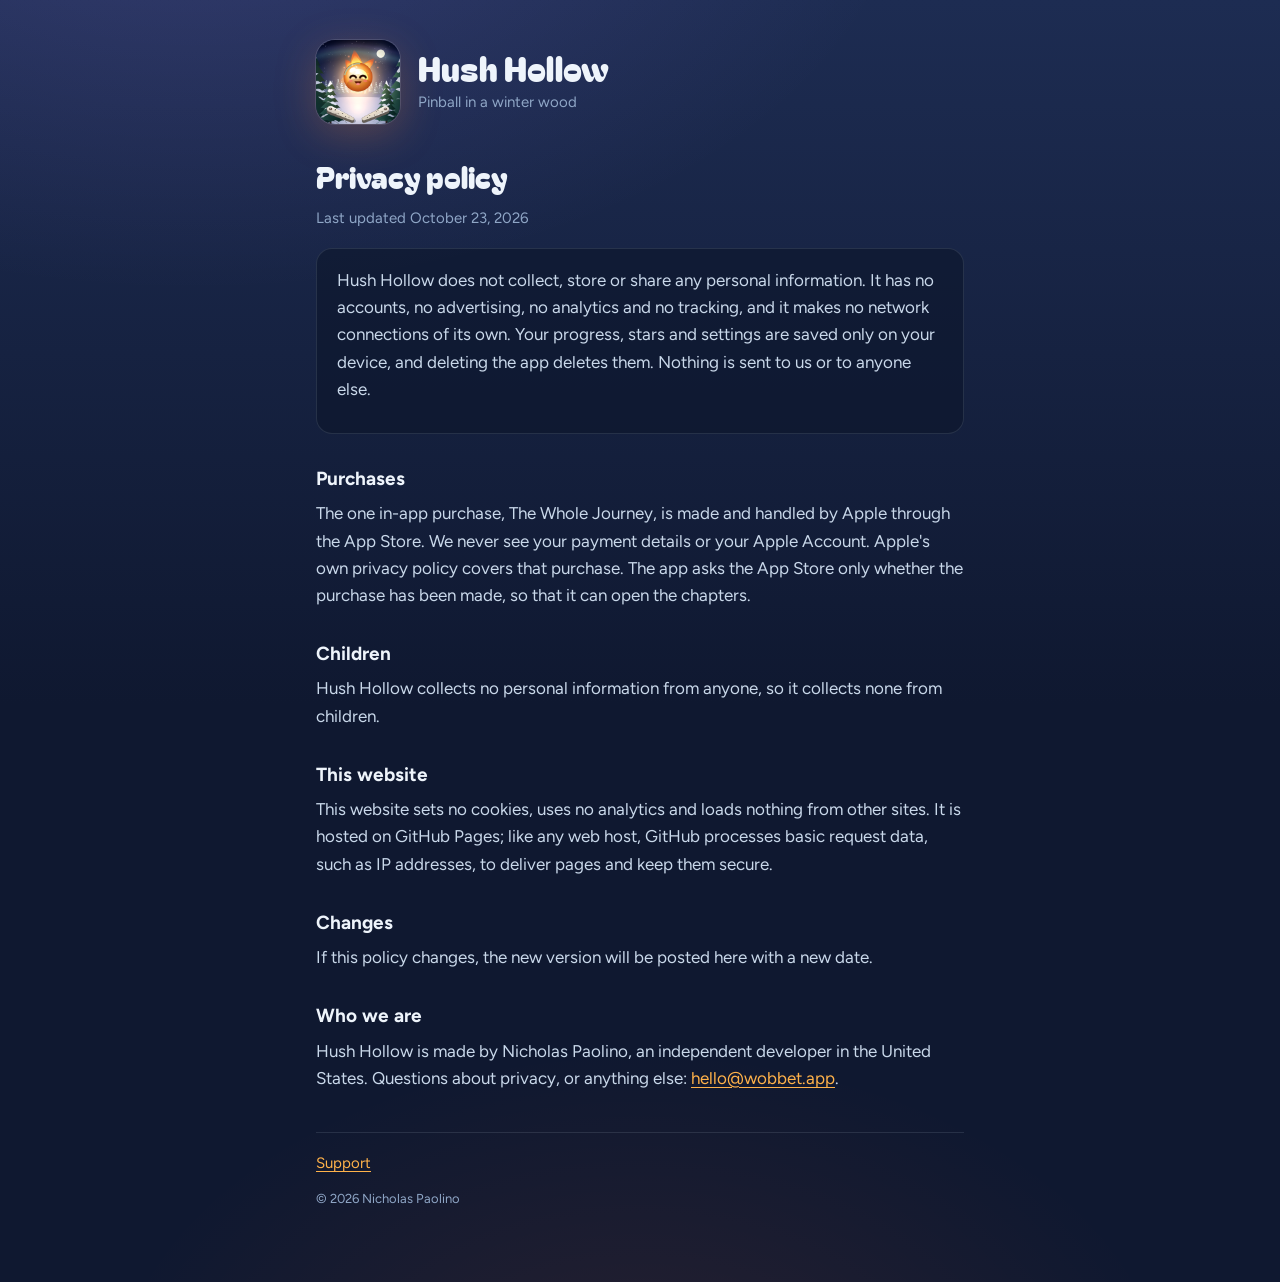
==== privacy/index.html @ 072c9edf "Hush Hollow support and privacy pages Co-Authored-By: Claude Opus 5.5 <noreply@anthropic.com> Claude" ====
<!doctype html>
<html lang="en">
<head>
<meta charset="utf-8">
<meta name="viewport" content="width=device-width, initial-scale=1">
<title>Privacy policy · Hush Hollow</title>
<meta name="description" content="Hush Hollow collects no personal information.">
<meta name="theme-color" content="#0f1830">
<link rel="icon" href="../assets/icon-256.png">
<link rel="stylesheet" href="../assets/site.css">
</head>
<body>
<main>
  <header>
    <img src="../assets/icon-256.png" alt="">
    <div><p class="brand">Hush Hollow</p><p class="tag">Pinball in a winter wood</p></div>
  </header>

  <h1>Privacy policy</h1>
  <p class="muted">Last updated October 23, 2026</p>

  <div class="card">
    <p>Hush Hollow does not collect, store or share any personal information. It has no accounts, no advertising, no
    analytics and no tracking, and it makes no network connections of its own. Your progress, stars and settings are saved
    only on your device, and deleting the app deletes them. Nothing is sent to us or to anyone else.</p>
  </div>

  <h2>Purchases</h2>
  <p>The one in-app purchase, The Whole Journey, is made and handled by Apple through the App Store. We never see your
  payment details or your Apple Account. Apple's own privacy policy covers that purchase. The app asks the App Store only
  whether the purchase has been made, so that it can open the chapters.</p>

  <h2>Children</h2>
  <p>Hush Hollow collects no personal information from anyone, so it collects none from children.</p>

  <h2>This website</h2>
  <p>This website sets no cookies, uses no analytics and loads nothing from other sites. It is hosted on GitHub Pages; like
  any web host, GitHub processes basic request data, such as IP addresses, to deliver pages and keep them secure.</p>

  <h2>Changes</h2>
  <p>If this policy changes, the new version will be posted here with a new date.</p>

  <h2>Who we are</h2>
  <p>Hush Hollow is made by Nicholas Paolino, an independent developer in the United States. Questions about privacy, or
  anything else: <a href="mailto:hello@wobbet.app?subject=Hush%20Hollow">hello@wobbet.app</a>.</p>

  <nav><a href="../">Support</a></nav>
  <footer>© 2026 Nicholas Paolino</footer>
</main>
</body>
</html>
---- assets/site.css ----
/* Hush Hollow: support and privacy pages. The game's night palette: moonlight from the upper left, warm light only from
   the ember, cold things blue-violet, no pure black. Fonts are self-hosted (OFL), so the pages call no one else. */
@font-face{font-family:"Bagel Fat One";src:url(bagel.woff) format("woff");font-display:swap}
@font-face{font-family:Figtree;src:url(figtree.woff) format("woff");font-weight:300 900;font-display:swap}
:root{--night:#0f1830;--night2:#1d2c52;--snow:#eef4fb;--snow2:#c9d8ea;--snow3:#8fa6c6;--ember:#ffb24a;--ember2:#ff6d2e;--ice:#8ce6dc;--aurora:#a88bff;color-scheme:dark}
*{box-sizing:border-box}
html{background:var(--night)}
body{margin:0;min-height:100vh;color:var(--snow2);font:17px/1.6 Figtree,system-ui,-apple-system,sans-serif;
  background:radial-gradient(1200px 700px at 15% -10%,rgba(168,139,255,.16),transparent 60%),
             radial-gradient(900px 600px at 50% 110%,rgba(255,109,46,.10),transparent 60%),
             linear-gradient(180deg,var(--night2),var(--night) 55%)}
main{max-width:680px;margin:0 auto;padding:40px 16px 72px}
header{display:flex;align-items:center;gap:18px;margin-bottom:28px}
header img{width:84px;height:84px;border-radius:19px;box-shadow:0 0 0 1px rgba(238,244,251,.12),0 10px 40px rgba(255,140,60,.25)}
.brand{font-family:"Bagel Fat One",Figtree,sans-serif;font-size:34px;line-height:1.05;color:var(--snow);margin:0;letter-spacing:.2px}
.tag{margin:4px 0 0;color:var(--snow3);font-size:15px}
h1{font-family:"Bagel Fat One",Figtree,sans-serif;font-weight:400;color:var(--snow);font-size:30px;margin:8px 0 6px}
h2{color:var(--snow);font-size:19px;margin:30px 0 6px}
p{margin:0 0 12px}
a{color:var(--ember);text-underline-offset:3px}
a:hover{color:#ffd08a}
.card{background:rgba(12,20,40,.55);border:1px solid rgba(201,216,234,.12);border-radius:16px;padding:18px 20px;margin:18px 0}
.contact{border-color:rgba(255,178,74,.35)}
.muted{color:var(--snow3);font-size:15px}
nav{margin-top:40px;padding-top:18px;border-top:1px solid rgba(201,216,234,.12);display:flex;gap:22px;flex-wrap:wrap;font-size:15px}
footer{margin-top:14px;color:var(--snow3);font-size:13px}
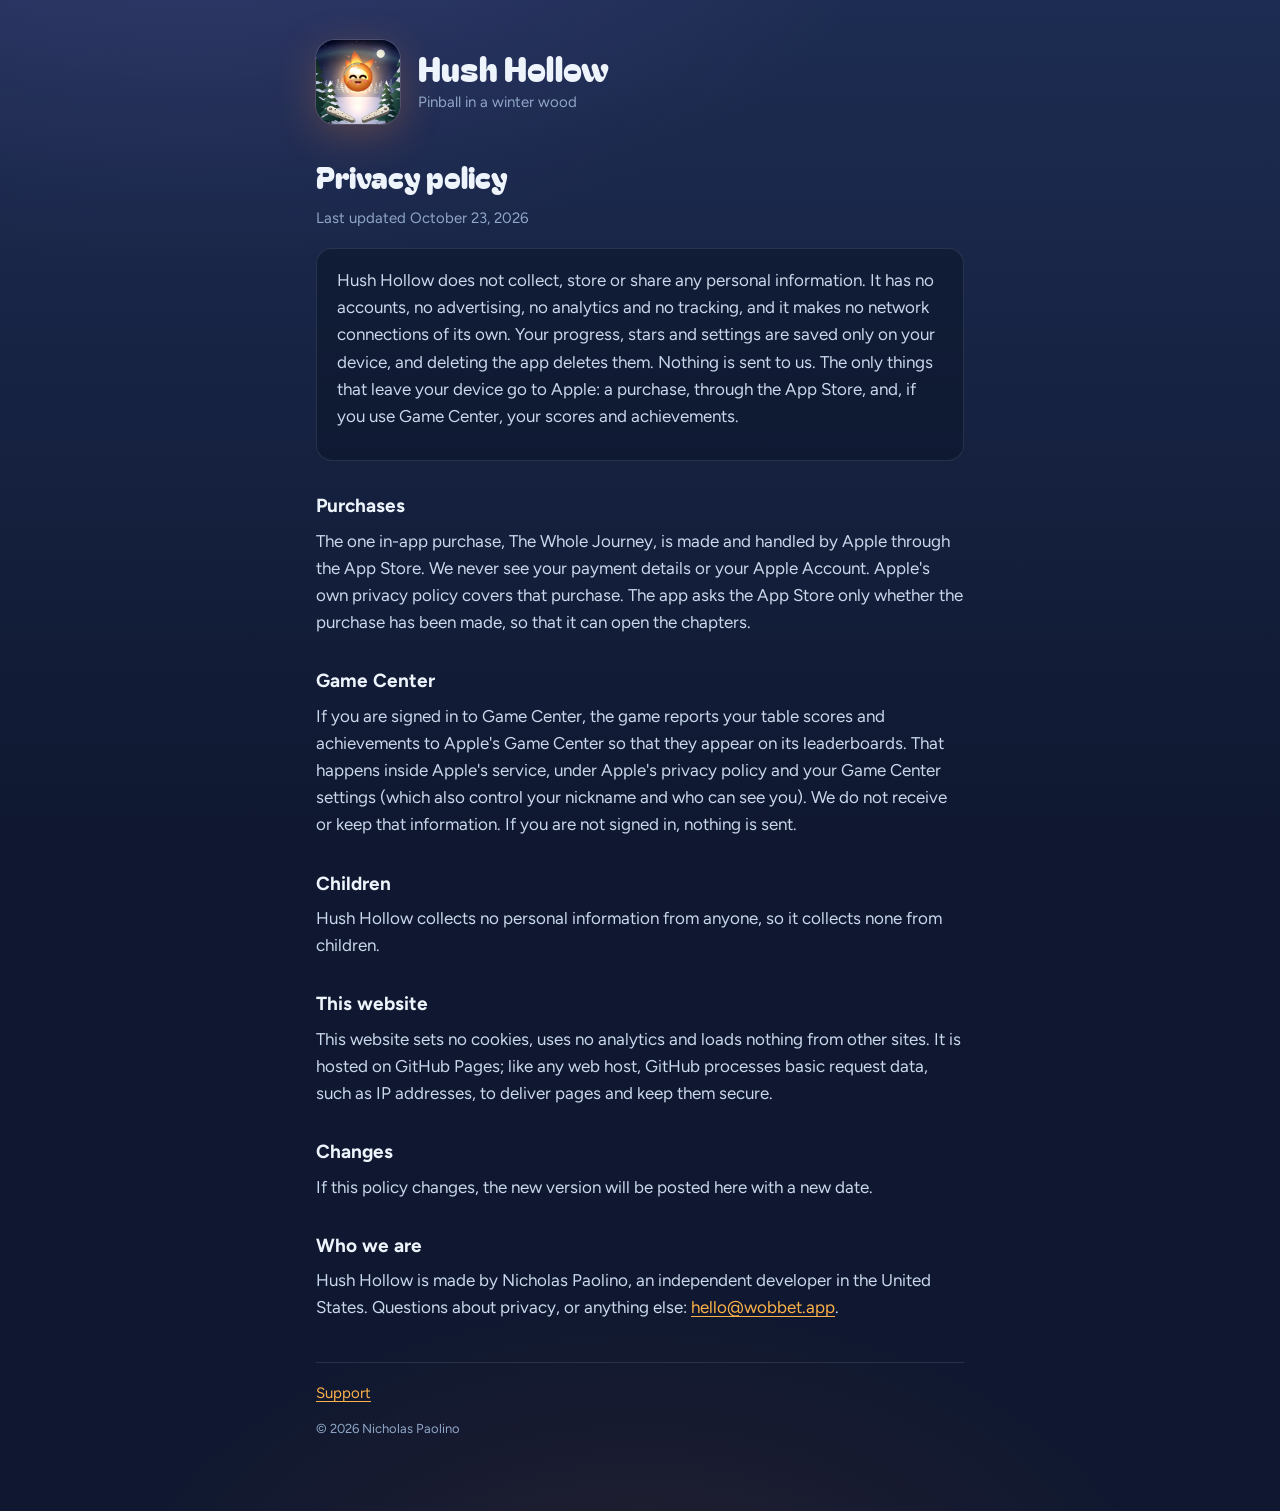
==== commit b9a3e56d: "Game Center, 100 tables, the secret tables Co-Authored-By: Claude Opus 5.5 <noreply@anthropic.com> C" ====
--- a/privacy/index.html
+++ b/privacy/index.html
@@ -22,13 +22,20 @@
   <div class="card">
     <p>Hush Hollow does not collect, store or share any personal information. It has no accounts, no advertising, no
     analytics and no tracking, and it makes no network connections of its own. Your progress, stars and settings are saved
-    only on your device, and deleting the app deletes them. Nothing is sent to us or to anyone else.</p>
+    only on your device, and deleting the app deletes them. Nothing is sent to us. The only things that leave your device
+    go to Apple: a purchase, through the App Store, and, if you use Game Center, your scores and achievements.</p>
   </div>
 
   <h2>Purchases</h2>
   <p>The one in-app purchase, The Whole Journey, is made and handled by Apple through the App Store. We never see your
   payment details or your Apple Account. Apple's own privacy policy covers that purchase. The app asks the App Store only
   whether the purchase has been made, so that it can open the chapters.</p>
+
+  <h2>Game Center</h2>
+  <p>If you are signed in to Game Center, the game reports your table scores and achievements to Apple's Game Center so that
+  they appear on its leaderboards. That happens inside Apple's service, under Apple's privacy policy and your Game Center
+  settings (which also control your nickname and who can see you). We do not receive or keep that information. If you are
+  not signed in, nothing is sent.</p>
 
   <h2>Children</h2>
   <p>Hush Hollow collects no personal information from anyone, so it collects none from children.</p>
